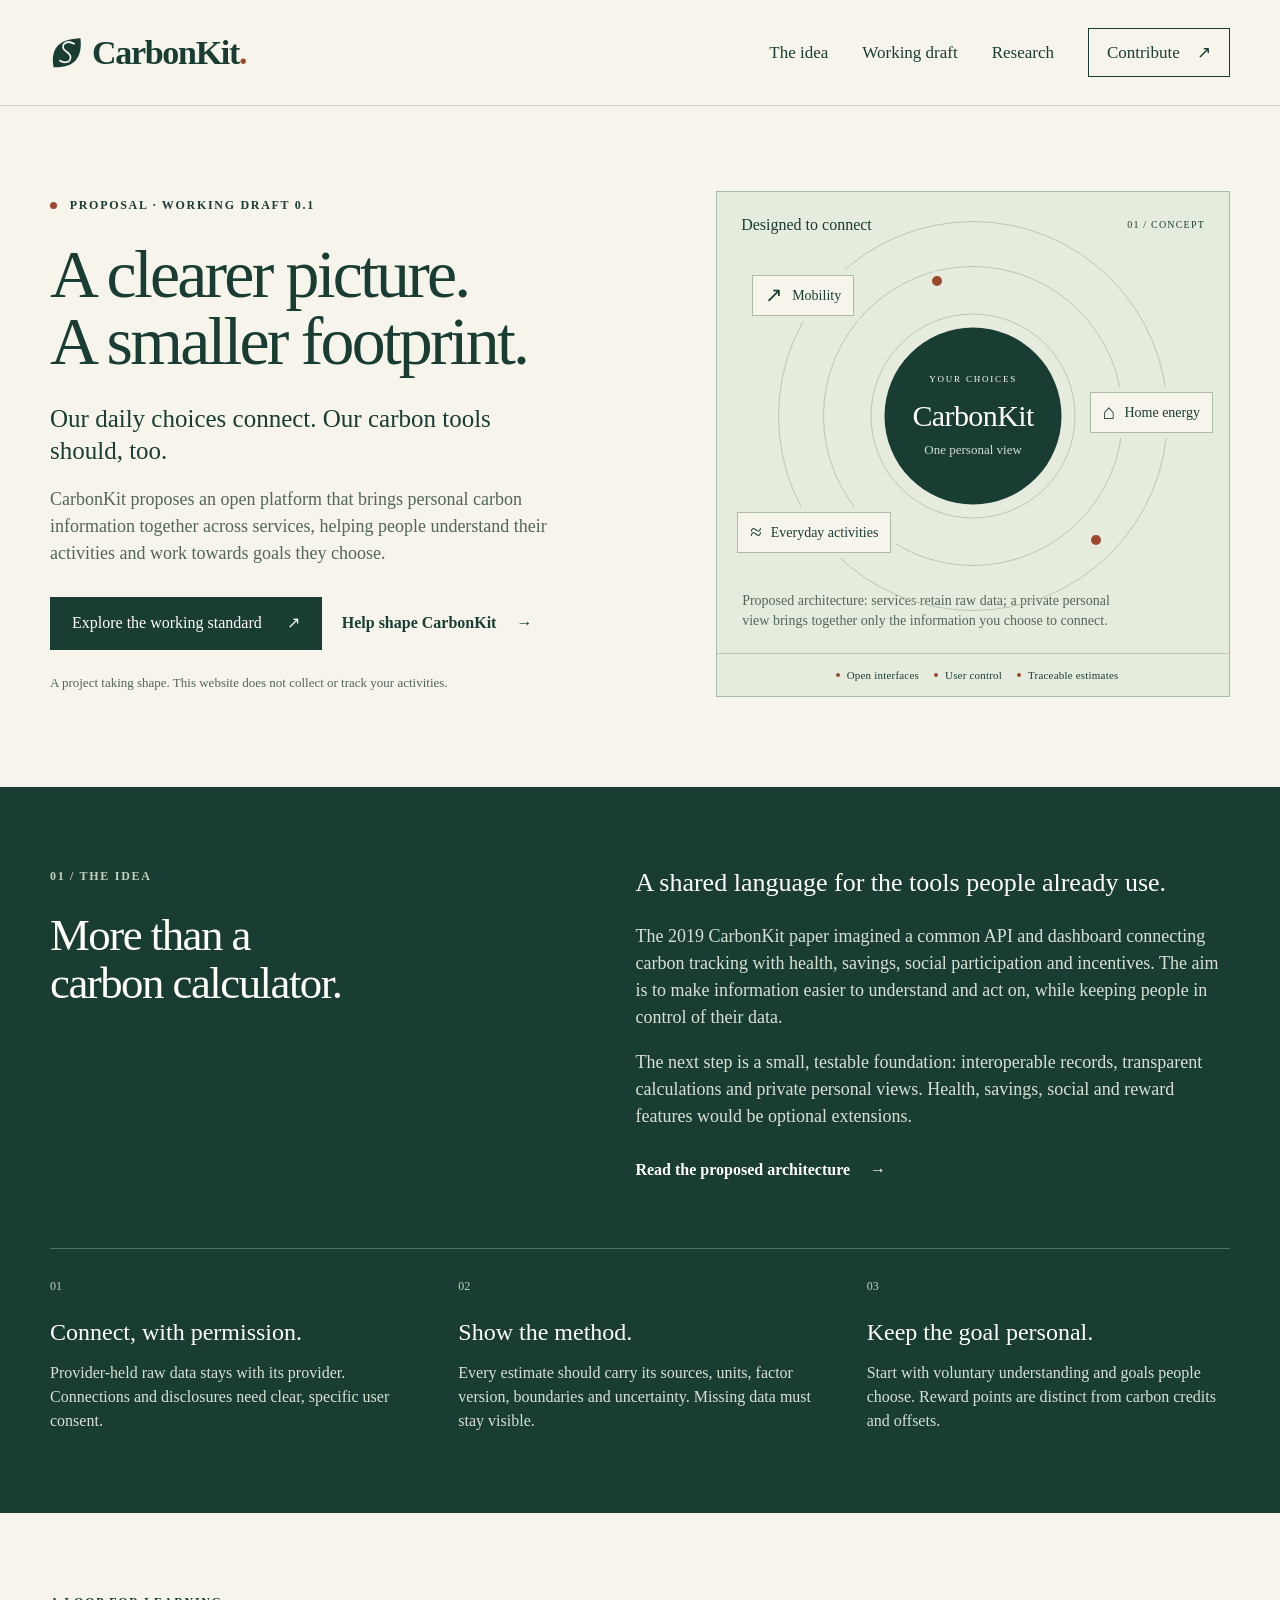
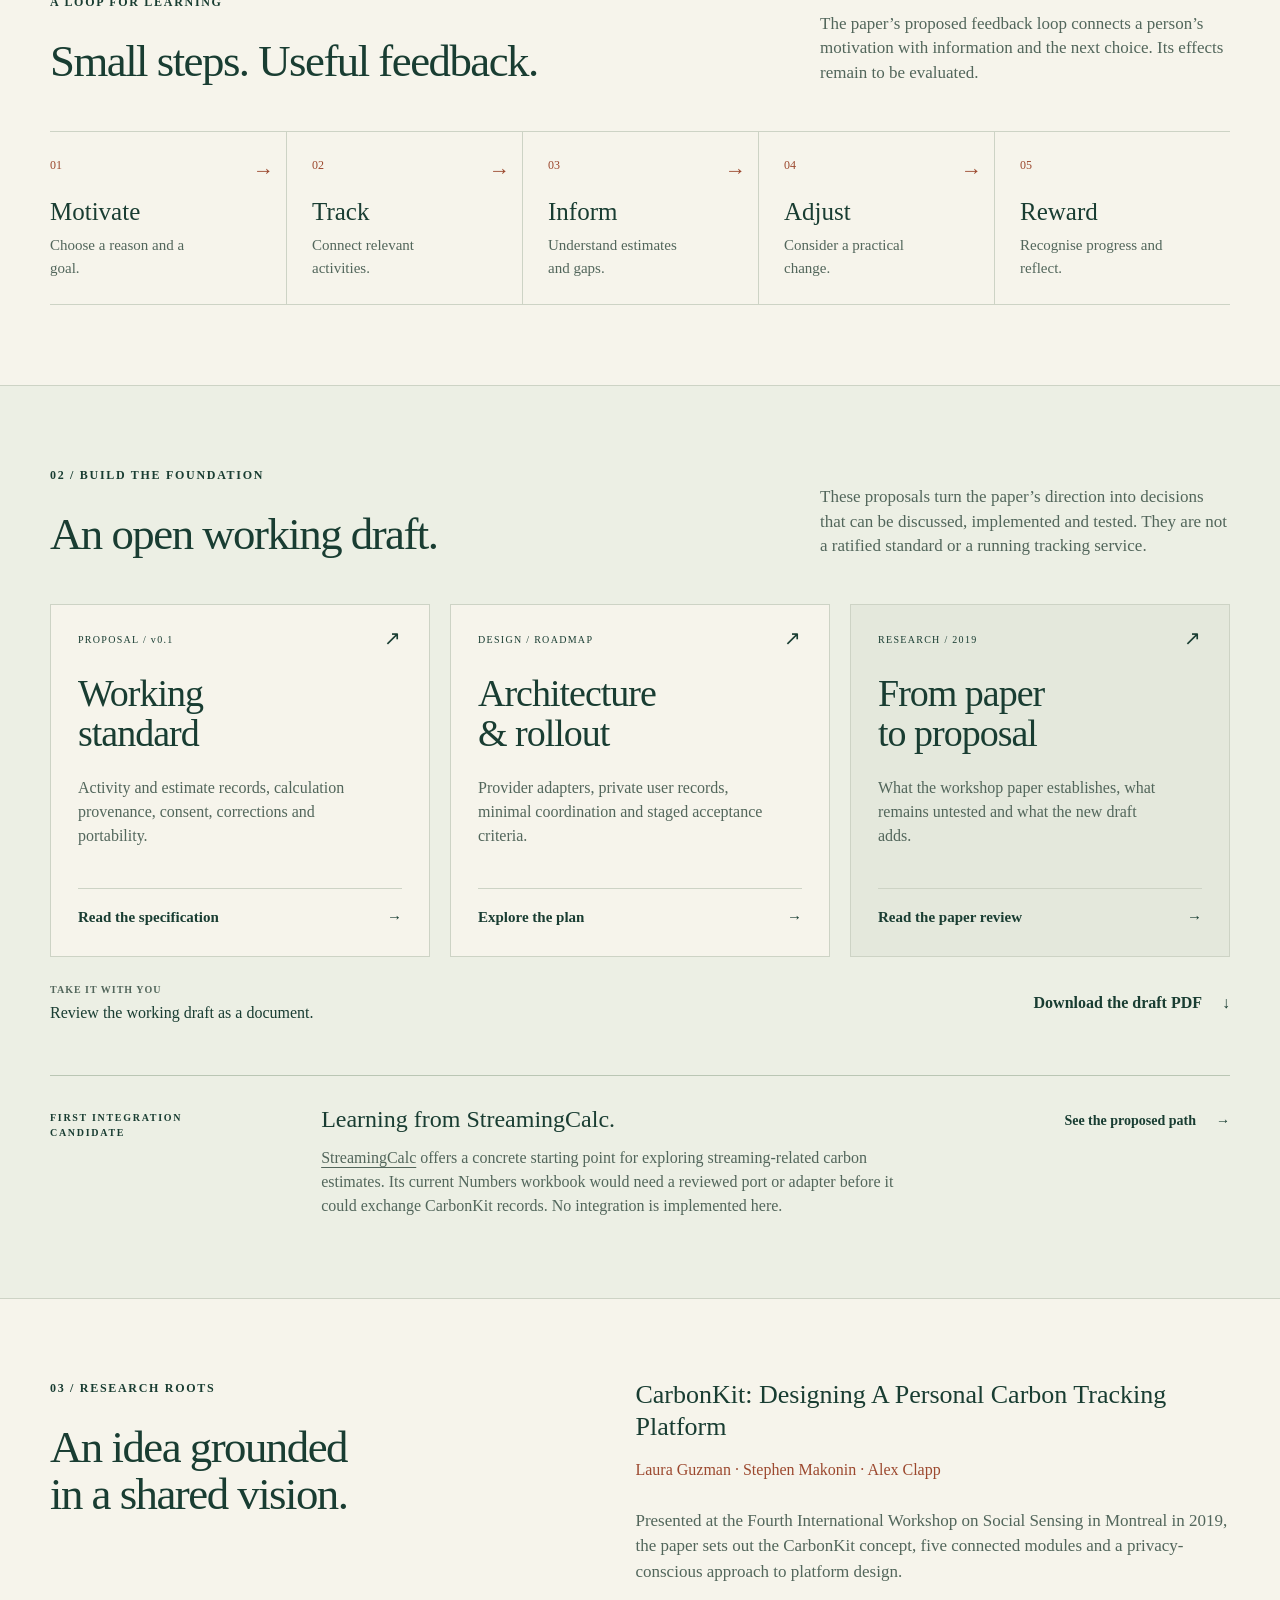
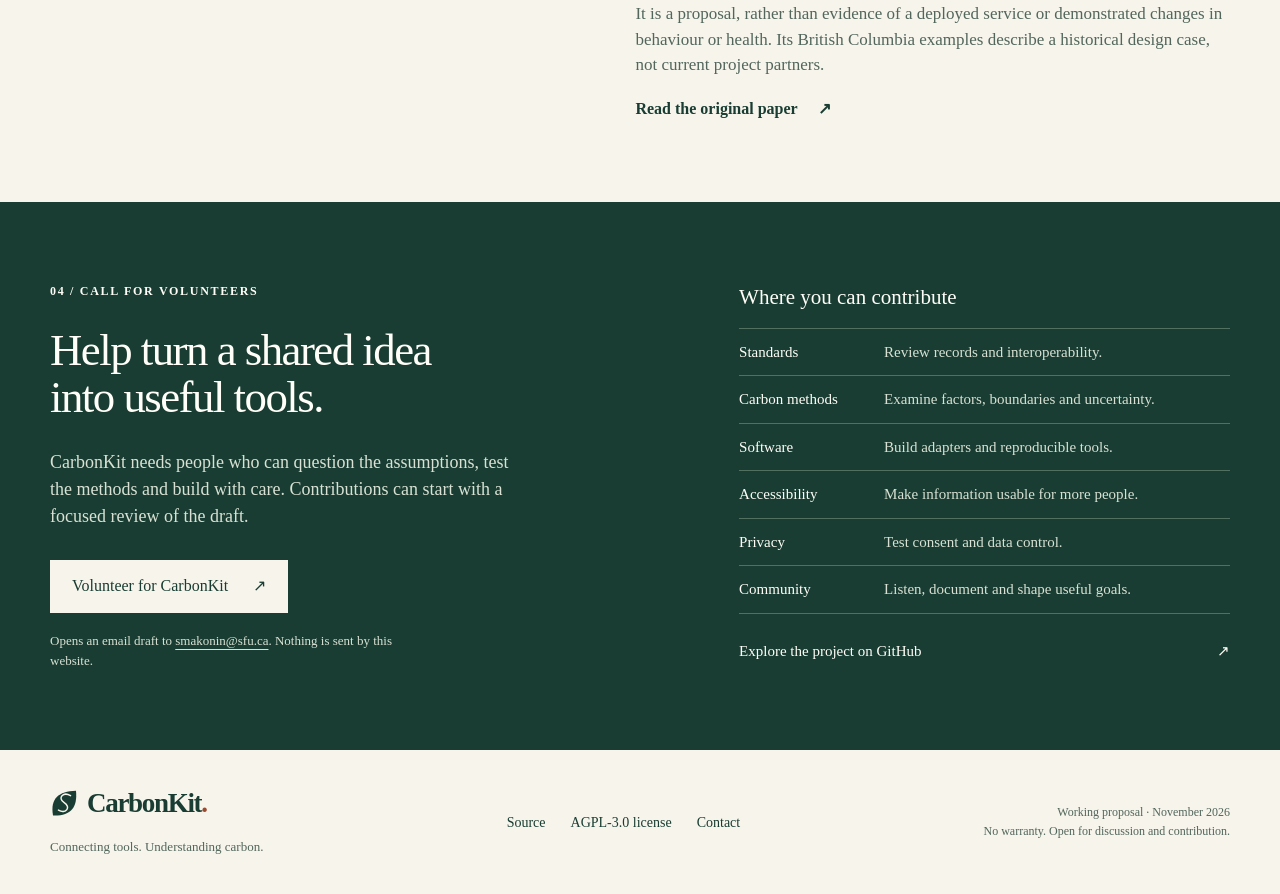
==== index.html @ 43399a7e "Publish CarbonKit proposal, working standard and volunteer website" ====
<!doctype html>
<html lang="en">
<head>
  <meta charset="utf-8">
  <meta name="viewport" content="width=device-width, initial-scale=1">
  <meta name="description" content="CarbonKit is a proposed open platform for connecting personal carbon tracking tools. Explore the working standard, architecture and volunteer opportunities.">
  <meta name="theme-color" content="#193d32">
  <link rel="icon" href="assets/favicon.svg" type="image/svg+xml">
  <title>CarbonKit — Connecting tools. Understanding carbon.</title>
  <link rel="stylesheet" href="assets/style.css">
  <script src="assets/main.js" defer></script>
</head>
<body>
  <a class="skip-link" href="#main">Skip to content</a>
  <header class="site-header">
    <div class="wrap header-inner">
      <a class="brand" href="index.html" aria-label="CarbonKit home"><span class="brand-mark" aria-hidden="true"></span>CarbonKit<span class="brand-dot">.</span></a>
      <button class="nav-toggle" type="button" aria-expanded="false" aria-controls="site-nav" hidden>Menu <span aria-hidden="true">+</span></button>
      <nav id="site-nav" aria-label="Main navigation">
        <a href="#idea">The idea</a><a href="#working-draft">Working draft</a><a href="#research">Research</a><a class="nav-join" href="#volunteer">Contribute <span aria-hidden="true">↗</span></a>
      </nav>
    </div>
  </header>
  <main id="main">
    <section class="hero wrap" aria-labelledby="hero-title">
      <div class="hero-copy">
        <p class="eyebrow"><span class="status-dot" aria-hidden="true"></span> Proposal · Working draft 0.1</p>
        <h1 id="hero-title">A clearer picture.<br>A smaller footprint.</h1>
        <p class="hero-intro">Our daily choices connect. Our carbon tools should, too.</p>
        <p class="hero-description">CarbonKit proposes an open platform that brings personal carbon information together across services, helping people understand their activities and work towards goals they choose.</p>
        <div class="actions"><a class="button" href="standard.html">Explore the working standard <span aria-hidden="true">↗</span></a><a class="text-link" href="#volunteer">Help shape CarbonKit <span aria-hidden="true">→</span></a></div>
        <p class="hero-note">A project taking shape. This website does not collect or track your activities.</p>
      </div>
      <figure class="platform-figure">
        <div class="figure-top"><span>Designed to connect</span><span class="figure-index">01 / CONCEPT</span></div>
        <div class="orbit-art" aria-hidden="true">
          <div class="orbit orbit-one"></div><div class="orbit orbit-two"></div><div class="orbit orbit-three"></div>
          <div class="hub"><span class="hub-kicker">YOUR CHOICES</span><strong>CarbonKit</strong><span>One personal view</span></div>
          <div class="satellite sat-one"><span>↗</span>Mobility</div>
          <div class="satellite sat-two"><span>⌂</span>Home energy</div>
          <div class="satellite sat-three"><span>≈</span>Everyday activities</div>
          <span class="orbit-point point-one"></span><span class="orbit-point point-two"></span>
        </div>
        <figcaption>Proposed architecture: services retain raw data; a private personal view brings together only the information you choose to connect.</figcaption>
        <div class="figure-bottom"><span class="tiny-dot"></span>Open interfaces <span class="tiny-dot"></span>User control <span class="tiny-dot"></span>Traceable estimates</div>
      </figure>
    </section>

    <section id="idea" class="idea-section section" aria-labelledby="idea-title">
      <div class="wrap two-column">
        <div><p class="eyebrow">01 / The idea</p><h2 id="idea-title">More than a<br>carbon calculator.</h2></div>
        <div class="idea-copy"><p class="large-copy">A shared language for the tools people already use.</p><p>The 2019 CarbonKit paper imagined a common API and dashboard connecting carbon tracking with health, savings, social participation and incentives. The aim is to make information easier to understand and act on, while keeping people in control of their data.</p><p>The next step is a small, testable foundation: interoperable records, transparent calculations and private personal views. Health, savings, social and reward features would be optional extensions.</p><a class="text-link" href="architecture.html">Read the proposed architecture <span aria-hidden="true">→</span></a></div>
      </div>
      <div class="wrap principles" aria-label="Proposed design principles">
        <article><span class="principle-number">01</span><h3>Connect, with permission.</h3><p>Provider-held raw data stays with its provider. Connections and disclosures need clear, specific user consent.</p></article>
        <article><span class="principle-number">02</span><h3>Show the method.</h3><p>Every estimate should carry its sources, units, factor version, boundaries and uncertainty. Missing data must stay visible.</p></article>
        <article><span class="principle-number">03</span><h3>Keep the goal personal.</h3><p>Start with voluntary understanding and goals people choose. Reward points are distinct from carbon credits and offsets.</p></article>
      </div>
    </section>

    <section class="feedback-section section wrap" aria-labelledby="feedback-title">
      <div class="section-heading"><div><p class="eyebrow">A loop for learning</p><h2 id="feedback-title">Small steps. Useful feedback.</h2></div><p>The paper’s proposed feedback loop connects a person’s motivation with information and the next choice. Its effects remain to be evaluated.</p></div>
      <ol class="feedback-loop">
        <li><span>01</span><h3>Motivate</h3><p>Choose a reason and a goal.</p></li>
        <li><span>02</span><h3>Track</h3><p>Connect relevant activities.</p></li>
        <li><span>03</span><h3>Inform</h3><p>Understand estimates and gaps.</p></li>
        <li><span>04</span><h3>Adjust</h3><p>Consider a practical change.</p></li>
        <li><span>05</span><h3>Reward</h3><p>Recognise progress and reflect.</p></li>
      </ol>
    </section>

    <section id="working-draft" class="draft-section section" aria-labelledby="draft-title">
      <div class="wrap">
        <div class="section-heading"><div><p class="eyebrow">02 / Build the foundation</p><h2 id="draft-title">An open working draft.</h2></div><p>These proposals turn the paper’s direction into decisions that can be discussed, implemented and tested. They are not a ratified standard or a running tracking service.</p></div>
        <div class="document-grid">
          <a class="document-card" href="standard.html"><span class="card-meta">PROPOSAL / v0.1 <span aria-hidden="true">↗</span></span><h3>Working<br>standard</h3><p>Activity and estimate records, calculation provenance, consent, corrections and portability.</p><span class="card-bottom">Read the specification <span aria-hidden="true">→</span></span></a>
          <a class="document-card" href="architecture.html"><span class="card-meta">DESIGN / ROADMAP <span aria-hidden="true">↗</span></span><h3>Architecture<br>&amp; rollout</h3><p>Provider adapters, private user records, minimal coordination and staged acceptance criteria.</p><span class="card-bottom">Explore the plan <span aria-hidden="true">→</span></span></a>
          <a class="document-card paper-card" href="paper-review.html"><span class="card-meta">RESEARCH / 2019 <span aria-hidden="true">↗</span></span><h3>From paper<br>to proposal</h3><p>What the workshop paper establishes, what remains untested and what the new draft adds.</p><span class="card-bottom">Read the paper review <span aria-hidden="true">→</span></span></a>
        </div>
        <div class="draft-download"><p><span class="small-label">TAKE IT WITH YOU</span>Review the working draft as a document.</p><a class="text-link" href="downloads/carbonkit-working-draft-v0.1.pdf">Download the draft PDF <span aria-hidden="true">↓</span></a></div>
        <div class="integration-note"><span class="eyebrow">First integration candidate</span><div><h3>Learning from StreamingCalc.</h3><p><a href="https://github.com/smakonin/StreamingCalc">StreamingCalc</a> offers a concrete starting point for exploring streaming-related carbon estimates. Its current Numbers workbook would need a reviewed port or adapter before it could exchange CarbonKit records. No integration is implemented here.</p></div><a class="text-link" href="architecture.html#streamingcalc">See the proposed path <span aria-hidden="true">→</span></a></div>
      </div>
    </section>

    <section id="research" class="research-section section wrap" aria-labelledby="research-title">
      <div><p class="eyebrow">03 / Research roots</p><h2 id="research-title">An idea grounded<br>in a shared vision.</h2></div>
      <div class="research-copy"><p class="large-copy">CarbonKit: Designing A Personal Carbon Tracking Platform</p><p class="authors">Laura Guzman · Stephen Makonin · Alex Clapp</p><p>Presented at the Fourth International Workshop on Social Sensing in Montreal in 2019, the paper sets out the CarbonKit concept, five connected modules and a privacy-conscious approach to platform design.</p><p>It is a proposal, rather than evidence of a deployed service or demonstrated changes in behaviour or health. Its British Columbia examples describe a historical design case, not current project partners.</p><a class="text-link" href="https://doi.org/10.1145/3313294.3313385">Read the original paper <span aria-hidden="true">↗</span></a></div>
    </section>

    <section id="volunteer" class="volunteer-section section" aria-labelledby="volunteer-title">
      <div class="wrap volunteer-inner"><div class="volunteer-intro"><p class="eyebrow">04 / Call for volunteers</p><h2 id="volunteer-title">Help turn a shared idea<br>into useful tools.</h2><p>CarbonKit needs people who can question the assumptions, test the methods and build with care. Contributions can start with a focused review of the draft.</p><a class="button button-light" href="mailto:smakonin@sfu.ca?subject=CarbonKit%20volunteer&amp;body=Hello%20Stephen%2C%0A%0AI%27m%20interested%20in%20contributing%20to%20CarbonKit.%0A%0ARole%20or%20area%20of%20interest%3A%20%0ARelevant%20experience%20or%20perspective%3A%20%0AAvailability%3A%20%0A%0AThank%20you%2C%0A">Volunteer for CarbonKit <span aria-hidden="true">↗</span></a><p class="contact-note">Opens an email draft to <a href="mailto:smakonin@sfu.ca">smakonin@sfu.ca</a>. Nothing is sent by this website.</p></div><div class="volunteer-roles"><h3>Where you can contribute</h3><ul><li><strong>Standards</strong><span>Review records and interoperability.</span></li><li><strong>Carbon methods</strong><span>Examine factors, boundaries and uncertainty.</span></li><li><strong>Software</strong><span>Build adapters and reproducible tools.</span></li><li><strong>Accessibility</strong><span>Make information usable for more people.</span></li><li><strong>Privacy</strong><span>Test consent and data control.</span></li><li><strong>Community</strong><span>Listen, document and shape useful goals.</span></li></ul><a href="https://github.com/smakonin/CarbonKit">Explore the project on GitHub <span aria-hidden="true">↗</span></a></div></div>
    </section>
  </main>
  <footer class="site-footer wrap"><div><a class="brand" href="index.html"><span class="brand-mark" aria-hidden="true"></span>CarbonKit<span class="brand-dot">.</span></a><p>Connecting tools. Understanding carbon.</p></div><div class="footer-links"><a href="https://github.com/smakonin/CarbonKit">Source</a><a href="LICENSE">AGPL-3.0 license</a><a href="mailto:smakonin@sfu.ca">Contact</a></div><p class="footer-note">Working proposal · November 2026<br>No warranty. Open for discussion and contribution.</p></footer>
</body>
</html>
---- assets/style.css ----
:root{--paper:#f6f4eb;--white:#fffef8;--ink:#193d32;--muted:#52665b;--line:#cdd3c5;--green:#dce7d3;--rust:#9c492f;--light-rust:#e5cdb7;--dark:#122d25;--font:"Times New Roman",Times,serif}*{box-sizing:border-box}html{scroll-behavior:smooth;scroll-padding-top:6rem}body{margin:0;background:var(--paper);color:var(--ink);font-family:var(--font);font-size:18px;line-height:1.5}a{color:inherit;text-underline-offset:4px}button{font:inherit}button,a{-webkit-tap-highlight-color:transparent}a:focus-visible,button:focus-visible{outline:3px solid var(--rust);outline-offset:6px}::selection{background:var(--light-rust);color:var(--dark)}.wrap{width:min(1280px,calc(100% - 100px));margin-inline:auto}.site-header{border-bottom:1px solid var(--line);position:relative;background:var(--paper);z-index:10}.header-inner{min-height:105px;display:flex;justify-content:space-between;align-items:center;gap:30px}.brand{font-size:34px;font-weight:bold;text-decoration:none;display:inline-flex;align-items:center;letter-spacing:-1.3px;line-height:1}.brand-dot{color:var(--rust)}.brand-mark{width:27px;height:31px;margin-right:10px;display:inline-block;position:relative;background:var(--ink);border-radius:90% 0 90% 0;transform:rotate(-8deg)}.brand-mark:after{content:"";width:1px;height:24px;position:absolute;background:var(--paper);left:14px;top:6px;transform:rotate(34deg)}nav{display:flex;align-items:center;gap:34px}nav a{text-decoration:none;font-size:17px}nav a:hover{text-decoration:underline}.nav-join{border:1px solid var(--ink);padding:11px 18px}.nav-join span{margin-left:13px}.nav-toggle{display:none;border:0;background:none;color:var(--ink);padding:8px}.nav-toggle span{font-size:24px;margin-left:8px}.skip-link{position:absolute;left:15px;top:-100px;padding:12px 20px;background:var(--ink);color:var(--white);z-index:50}.skip-link:focus{top:12px}.hero{display:grid;grid-template-columns:1.17fr 1fr;gap:65px;align-items:center;padding-top:85px;padding-bottom:90px}.eyebrow{text-transform:uppercase;letter-spacing:1.7px;font-size:12px;font-weight:bold;line-height:1.5;margin:0 0 27px}.status-dot{display:inline-block;background:var(--rust);width:7px;height:7px;border-radius:50%;margin-right:8px}.hero h1{font-size:clamp(52px,5.3vw,78px);line-height:.99;font-weight:normal;letter-spacing:-2.8px;margin:0 0 28px}.hero-intro{font-size:25px;line-height:1.25;max-width:470px;margin:0 0 20px}.hero-description{color:var(--muted);max-width:500px;margin:0 0 30px;font-size:18px}.actions{display:flex;gap:20px;flex-wrap:wrap;align-items:center}.button{display:inline-flex;gap:25px;align-items:center;justify-content:space-between;background:var(--ink);color:var(--white);font-size:16px;text-decoration:none;padding:15px 21px;line-height:1.3;border:1px solid var(--ink);transition:background .15s}.button:hover{background:var(--dark)}.text-link{display:inline-flex;gap:20px;align-items:center;text-decoration:none;font-weight:bold;font-size:16px}.text-link:hover{text-decoration:underline}.hero-note{font-size:13px;color:var(--muted);margin:23px 0 0;max-width:430px}.platform-figure{margin:0;border:1px solid #a7baa7;background:#e6ecdd;min-width:0;position:relative;overflow:hidden}.figure-top{display:flex;justify-content:space-between;gap:16px;margin:21px 24px 0;font-size:16px}.figure-index{font-size:10px;letter-spacing:1.2px;padding-top:4px}.orbit-art{height:350px;position:relative;margin:0 0 0}.orbit{border:1px solid #b7c6b1;border-radius:50%;position:absolute;left:50%;top:51%;transform:translate(-50%,-50%)}.orbit-one{width:205px;height:205px}.orbit-two{width:300px;height:300px}.orbit-three{width:390px;height:390px}.hub{position:absolute;left:50%;top:51%;transform:translate(-50%,-50%);width:177px;height:177px;border-radius:50%;background:var(--ink);color:var(--white);display:flex;flex-direction:column;align-items:center;justify-content:center;box-shadow:0 0 0 8px #e6ecdd}.hub-kicker{font-size:9px;letter-spacing:1.8px;margin-bottom:7px}.hub strong{font-size:30px;font-weight:normal;letter-spacing:-.6px}.hub>span:last-child{font-size:13px;color:#d1ddcf;margin-top:2px}.satellite{position:absolute;padding:9px 12px;background:var(--paper);border:1px solid #acbda6;display:flex;align-items:center;gap:9px;font-size:14px;white-space:nowrap;box-shadow:0 0 0 5px #e6ecdd}.satellite>span{font-size:21px;line-height:1}.sat-one{top:38px;left:35px}.sat-two{top:155px;right:16px}.sat-three{bottom:34px;left:20px}.orbit-point{position:absolute;width:10px;height:10px;border-radius:50%;background:var(--rust);box-shadow:0 0 0 5px #e6ecdd}.point-one{left:42%;top:11%}.point-two{left:73%;top:85%}.platform-figure figcaption{font-size:14px;line-height:1.45;padding:4px 25px 21px;color:var(--muted);max-width:430px}.figure-bottom{display:flex;align-items:center;justify-content:center;gap:7px;flex-wrap:wrap;border-top:1px solid #b9c7b1;padding:13px 10px;font-size:11px;letter-spacing:.2px}.tiny-dot{width:4px;height:4px;background:var(--rust);border-radius:50%;margin-left:8px}.section{padding-block:80px}.two-column{display:grid;grid-template-columns:1fr 1.2fr;gap:90px}h2{font-size:clamp(36px,3.5vw,50px);line-height:1.06;font-weight:normal;letter-spacing:-1.5px;margin:0}h3{font-weight:normal;line-height:1.15;margin:0 0 15px}p{margin-top:0}.idea-section{background:var(--ink);color:var(--white)}.idea-section .eyebrow{color:#c2d2bc}.large-copy{font-size:26px;line-height:1.25;margin-bottom:23px}.idea-copy p:not(.large-copy){font-size:18px;color:#d9e1d4}.idea-copy .text-link{margin-top:10px}.principles{display:grid;grid-template-columns:repeat(3,1fr);gap:45px;border-top:1px solid #527060;margin-top:65px;padding-top:28px}.principle-number{display:block;font-size:12px;color:#c2d2bc;margin-bottom:24px}.principles h3{font-size:24px}.principles p{font-size:16px;line-height:1.5;color:#d9e1d4;margin-bottom:0}.section-heading{display:flex;justify-content:space-between;gap:80px;align-items:flex-end;margin-bottom:45px}.section-heading>p{max-width:410px;font-size:17px;line-height:1.45;color:var(--muted);margin-bottom:0}.feedback-loop{list-style:none;display:grid;grid-template-columns:repeat(5,1fr);padding:0;margin:0;border-top:1px solid var(--line);border-bottom:1px solid var(--line)}.feedback-loop li{position:relative;padding:24px 25px 25px 0}.feedback-loop li+li{padding-left:25px;border-left:1px solid var(--line)}.feedback-loop li:not(:last-child):after{content:"→";position:absolute;right:12px;top:23px;font-size:21px;color:var(--rust)}.feedback-loop li>span{font-size:12px;display:block;margin-bottom:24px;color:var(--rust)}.feedback-loop h3{font-size:25px;margin-bottom:8px}.feedback-loop p{font-size:15px;color:var(--muted);margin-bottom:0;max-width:145px}.draft-section{background:#ecefe4;border-top:1px solid var(--line);border-bottom:1px solid var(--line)}.document-grid{display:grid;grid-template-columns:repeat(3,1fr);gap:20px}.document-card{padding:27px;background:var(--paper);border:1px solid var(--line);text-decoration:none;display:flex;flex-direction:column;min-height:353px;transition:background .15s,border-color .15s}.document-card:hover{background:var(--white);border-color:var(--ink)}.card-meta{display:flex;justify-content:space-between;font-size:10px;letter-spacing:1.3px;margin-bottom:27px}.card-meta span{font-size:20px;line-height:12px}.document-card h3{font-size:38px;letter-spacing:-1px;line-height:1.05;margin-bottom:22px}.document-card p{color:var(--muted);font-size:16px;max-width:290px;margin-bottom:26px}.card-bottom{display:flex;justify-content:space-between;gap:15px;font-size:15px;font-weight:bold;margin-top:auto;padding-top:17px;border-top:1px solid var(--line)}.paper-card{background:#e4e8dc}.draft-download{display:flex;justify-content:space-between;gap:30px;align-items:center;margin:25px 0 50px;font-size:16px}.draft-download p{margin:0}.small-label{font-size:10px;font-weight:bold;letter-spacing:1px;display:block;margin-bottom:4px;color:var(--muted)}.integration-note{border-top:1px solid #bac6b4;padding-top:30px;display:grid;grid-template-columns:.6fr 1.5fr .7fr;gap:32px;align-items:start}.integration-note>.eyebrow{font-size:10px;max-width:150px;margin-bottom:0;padding-top:4px}.integration-note h3{font-size:24px;margin-bottom:12px}.integration-note p{color:var(--muted);font-size:16px;margin-bottom:0}.integration-note>.text-link{font-size:14px;justify-self:end;padding-top:4px}.research-section{display:grid;grid-template-columns:1fr 1.2fr;gap:90px}.research-copy .authors{font-size:16px;color:var(--rust);margin-top:-9px;margin-bottom:26px}.research-copy p:not(.large-copy):not(.authors){color:var(--muted);font-size:17px}.volunteer-section{background:var(--ink);color:var(--white)}.volunteer-inner{display:grid;grid-template-columns:1.2fr 1fr;gap:100px}.volunteer-intro h2{margin-bottom:28px}.volunteer-intro>p:not(.eyebrow):not(.contact-note){max-width:480px;color:#d9e1d4;font-size:18px}.button-light{background:var(--paper);color:var(--ink);border-color:var(--paper);margin-top:12px}.button-light:hover{background:var(--green)}.contact-note{font-size:13px;color:#d9e1d4;margin:18px 0 0;max-width:380px}.volunteer-roles{padding-top:3px}.volunteer-roles h3{font-size:21px;padding-bottom:19px;border-bottom:1px solid #527060;margin-bottom:0}.volunteer-roles ul{list-style:none;margin:0 0 26px;padding:0}.volunteer-roles li{padding:12px 0;display:grid;grid-template-columns:130px 1fr;gap:15px;border-bottom:1px solid #527060;font-size:15px}.volunteer-roles strong{font-weight:normal;color:var(--white)}.volunteer-roles li span{color:#d9e1d4}.volunteer-roles>a{font-size:15px;text-decoration:none;display:flex;justify-content:space-between}.volunteer-roles>a:hover{text-decoration:underline}.site-footer{display:flex;justify-content:space-between;align-items:center;gap:30px;padding-block:37px}.site-footer .brand{font-size:27px}.site-footer .brand-mark{width:21px;height:25px}.site-footer .brand-mark:after{left:11px;height:19px;top:5px}.site-footer p{font-size:13px;color:var(--muted);margin:10px 0 0}.footer-links{display:flex;gap:25px;flex-wrap:wrap;font-size:14px}.footer-links a{text-decoration:none}.footer-links a:hover{text-decoration:underline}.site-footer .footer-note{font-size:12px;text-align:right;margin:0;line-height:1.6}.doc-header{padding-block:65px 35px;border-bottom:1px solid var(--line)}.doc-header h1{font-size:clamp(40px,5vw,68px);font-weight:normal;line-height:1.05;letter-spacing:-1.7px;margin:0 0 24px}.doc-header .lede{font-size:23px;max-width:800px}.doc-layout{display:grid;grid-template-columns:220px minmax(0,1fr);gap:65px;padding-block:45px 90px}.doc-toc{font-size:15px;align-self:start;position:sticky;top:30px}.doc-toc a{display:block;padding:7px 0}.doc-content{max-width:840px;min-width:0}.doc-content h2{font-size:34px;margin:45px 0 22px}.doc-content h2:first-child{margin-top:0}.doc-content h3{font-size:24px;margin:30px 0 15px}.doc-content p,.doc-content li{font-size:18px}.doc-content li{margin-bottom:7px}.doc-content pre{padding:22px;background:#e7ecdf;font-size:13px;line-height:1.5;overflow:auto;border:1px solid var(--line)}.doc-content code{font-family:ui-monospace,monospace;font-size:.85em;overflow-wrap:anywhere}.doc-content table{width:100%;border-collapse:collapse;font-size:15px;line-height:1.4;margin:25px 0}.doc-content th,.doc-content td{text-align:left;vertical-align:top;padding:12px;border:1px solid var(--line)}.doc-content th{background:#e7ecdf;font-weight:bold}.doc-content .callout{border-left:3px solid var(--rust);padding:20px 25px;background:#ecefe4;margin:25px 0}.doc-content .callout p:last-child{margin-bottom:0}.doc-content figure{margin:30px 0}.doc-content figcaption{font-size:14px;color:var(--muted);margin-top:12px}.doc-content svg{width:100%;height:auto}.table-scroll{overflow-x:auto}.doc-meta{font-size:14px;color:var(--muted)}
@media(min-width:1500px){.hero{gap:85px}.hero h1{font-size:80px}}
@media(max-width:1100px){.wrap{width:calc(100% - 64px)}.hero{gap:35px;padding-block:65px}.hero h1{font-size:60px}.hero-intro{font-size:23px}.hero-description{font-size:17px}.figure-top{margin-inline:18px}.figure-index{display:none}.orbit-art{height:330px}.sat-one{left:15px}.sat-two{right:6px}.sat-three{left:8px}.hub{width:155px;height:155px}.hub strong{font-size:27px}.orbit-one{width:180px;height:180px}.orbit-two{width:270px;height:270px}.orbit-three{width:350px;height:350px}.two-column,.research-section{gap:60px}.volunteer-inner{gap:60px}.document-card{padding:23px}.document-card h3{font-size:34px}.section-heading{gap:50px}.integration-note{grid-template-columns:.5fr 1.5fr}.integration-note>.text-link{grid-column:2;justify-self:start;padding-top:0;margin-top:-16px}.site-footer{flex-wrap:wrap}.doc-layout{grid-template-columns:180px minmax(0,1fr);gap:35px}}
@media(max-width:850px){nav{gap:22px}nav a{font-size:15px}.header-inner{min-height:88px}.hero{grid-template-columns:1fr;gap:45px}.hero-copy{max-width:650px}.hero h1{font-size:70px}.hero-description{max-width:600px}.platform-figure{max-width:560px;width:100%;justify-self:end}.figure-top .figure-index{display:block}.orbit-art{height:340px}.sat-one{left:70px;top:32px}.sat-two{right:37px}.sat-three{left:45px}.orbit-one{width:205px;height:205px}.orbit-two{width:300px;height:300px}.orbit-three{width:390px;height:390px}.hub{width:177px;height:177px}.hub strong{font-size:30px}.platform-figure figcaption{max-width:100%;padding-bottom:20px}.two-column,.research-section,.volunteer-inner{grid-template-columns:1fr;gap:35px}.two-column h2 br,.research-section h2 br{display:none}.principles{gap:25px;margin-top:45px}.principles h3{font-size:22px}.section-heading{display:block}.section-heading>p{margin-top:25px;max-width:600px}.document-grid{gap:12px}.document-card{padding:19px}.document-card h3{font-size:30px}.document-card p{font-size:15px}.card-bottom{font-size:13px}.card-meta{font-size:9px;letter-spacing:.7px}.feedback-loop li{padding-right:15px}.feedback-loop li+li{padding-left:15px}.feedback-loop h3{font-size:22px}.feedback-loop p{font-size:14px}.feedback-loop li:not(:last-child):after{right:9px}.volunteer-roles li{grid-template-columns:140px 1fr}.volunteer-roles{max-width:600px}.site-footer .footer-note{text-align:left}.doc-layout{display:block}.doc-toc{position:static;margin-bottom:35px;padding-bottom:25px;border-bottom:1px solid var(--line);columns:2}.doc-toc a{break-inside:avoid}}
@media(max-width:600px){body{font-size:17px}.wrap{width:calc(100% - 40px)}html{scroll-padding-top:20px}.header-inner{min-height:80px;flex-wrap:wrap;gap:0;padding-block:18px}.brand{font-size:30px}.brand-mark{width:24px;height:28px}.brand-mark:after{left:13px;top:6px;height:21px}nav{width:100%;justify-content:space-between;margin-top:22px;gap:12px}nav a{font-size:14px}.nav-join{padding:6px 8px}.nav-join span{margin-left:5px}.nav-toggle:not([hidden]){display:block}.js-nav nav{display:none}.js-nav nav.is-open{display:flex;flex-direction:column;align-items:stretch;gap:0}.js-nav nav a{padding:11px 0;border-top:1px solid var(--line);font-size:17px}.js-nav .nav-join{border-inline:0;border-bottom:0}.js-nav .nav-join span{float:right}.hero{padding-block:45px 50px;gap:35px}.hero h1{font-size:51px;letter-spacing:-1.8px;margin-bottom:24px}.eyebrow{font-size:10px;letter-spacing:1.3px;margin-bottom:22px}.hero-intro{font-size:23px;max-width:320px}.hero-description{font-size:17px;margin-bottom:25px}.actions{gap:22px;align-items:flex-start;flex-direction:column}.button{font-size:16px;padding:14px 18px}.hero-note{font-size:12px;margin-top:22px}.figure-top{font-size:15px;margin:18px 18px 0}.figure-top .figure-index{font-size:9px}.orbit-art{height:310px}.orbit-one{width:170px;height:170px}.orbit-two{width:250px;height:250px}.orbit-three{width:335px;height:335px}.hub{width:150px;height:150px}.hub strong{font-size:27px}.hub-kicker{font-size:8px}.hub>span:last-child{font-size:12px}.satellite{font-size:12px;padding:7px 9px}.sat-one{left:15px;top:32px}.sat-two{right:5px;top:150px}.sat-three{left:12px;bottom:21px}.point-one{left:53%;top:10%}.point-two{left:80%;top:83%}.platform-figure figcaption{font-size:13px;padding:5px 18px 18px}.figure-bottom{font-size:9px;gap:4px;padding-inline:3px}.tiny-dot{margin-left:3px;width:3px;height:3px}.section{padding-block:50px}h2{font-size:37px;letter-spacing:-1px}.large-copy{font-size:24px;margin-bottom:20px}.idea-copy p:not(.large-copy){font-size:17px}.principles{grid-template-columns:1fr;gap:25px;padding-top:25px;margin-top:35px}.principle-number{margin-bottom:10px}.principles h3{font-size:24px;margin-bottom:10px}.principles article+article{border-top:1px solid #527060;padding-top:23px}.section-heading{margin-bottom:30px}.section-heading>p{font-size:16px;margin-top:22px}.feedback-loop{grid-template-columns:1fr;border-bottom:0}.feedback-loop li{padding:18px 0 18px 45px;border-bottom:1px solid var(--line);display:grid;grid-template-columns:110px 1fr;gap:10px;align-items:baseline}.feedback-loop li+li{border-left:0;padding-left:45px}.feedback-loop li>span{position:absolute;left:0;top:22px;margin:0}.feedback-loop h3{font-size:23px;margin:0}.feedback-loop p{font-size:15px;max-width:none}.feedback-loop li:not(:last-child):after{content:none}.document-grid{grid-template-columns:1fr;gap:15px}.document-card{padding:24px;min-height:0}.document-card h3{font-size:36px;margin-bottom:17px}.document-card h3 br{display:none}.card-meta{font-size:10px;letter-spacing:1px;margin-bottom:24px}.document-card p{font-size:16px;max-width:none;margin-bottom:24px}.card-bottom{font-size:15px}.draft-download{display:block;margin:27px 0 35px}.draft-download .text-link{margin-top:15px}.integration-note{grid-template-columns:1fr;gap:18px;padding-top:25px}.integration-note>.eyebrow{max-width:none}.integration-note>.text-link{grid-column:1;margin-top:0}.research-section{gap:30px}.research-copy .authors{font-size:15px;line-height:1.5}.volunteer-intro h2 br{display:none}.volunteer-intro>p:not(.eyebrow):not(.contact-note){font-size:17px}.volunteer-roles li{grid-template-columns:100px 1fr;font-size:14px;gap:15px}.volunteer-roles h3{font-size:23px}.site-footer{display:block;padding-block:30px}.footer-links{margin:25px 0;gap:22px}.site-footer .footer-note{font-size:12px}.doc-header{padding-block:45px 25px}.doc-header h1{font-size:42px}.doc-header .lede{font-size:21px}.doc-layout{padding-block:30px 50px}.doc-toc{columns:1;font-size:15px}.doc-content h2{font-size:30px;margin-top:35px}.doc-content p,.doc-content li{font-size:17px}.doc-content table{font-size:13px;min-width:540px}.doc-content th,.doc-content td{padding:9px}.doc-content .callout{padding:18px}.doc-content pre{padding:15px;font-size:12px}}
@media(prefers-reduced-motion:reduce){html{scroll-behavior:auto}*{transition:none!important;animation:none!important}}
@media print{body{background:white;color:black;font-size:11pt}.site-header,.site-footer,.doc-toc,.skip-link,.nav-toggle{display:none}.wrap{width:100%}.doc-header{padding:0 0 15pt}.doc-header h1{font-size:30pt}.doc-layout{display:block;padding:20pt 0}.doc-content{max-width:none}.doc-content h2{font-size:20pt;break-after:avoid}.doc-content h3{font-size:15pt;break-after:avoid}.doc-content p,.doc-content li{font-size:11pt}.doc-content pre{white-space:pre-wrap;font-size:9pt}.doc-content table{font-size:9pt;min-width:0}.doc-content a{overflow-wrap:anywhere}.doc-content tr{break-inside:avoid}.doc-content .callout{break-inside:avoid}.section{padding-block:25pt}.hero{display:block;padding:25pt 0}.platform-figure{display:none}.hero h1{font-size:40pt}.two-column,.research-section,.volunteer-inner{display:block}.document-card{break-inside:avoid}.button{border:1pt solid black;background:white;color:black}.idea-section,.volunteer-section{background:white;color:black}.idea-section p,.volunteer-section p{color:black!important}}

/* CarbonKit leaf with a flowing S-shaped vein. */
.brand-mark{background:transparent url("logo-mark.svg") center/contain no-repeat;border-radius:0;transform:none;width:34px;height:38px;margin-right:8px}.brand-mark:after{content:none}.site-footer .brand-mark{width:29px;height:32px}@media(max-width:600px){.brand-mark{width:32px;height:36px}}
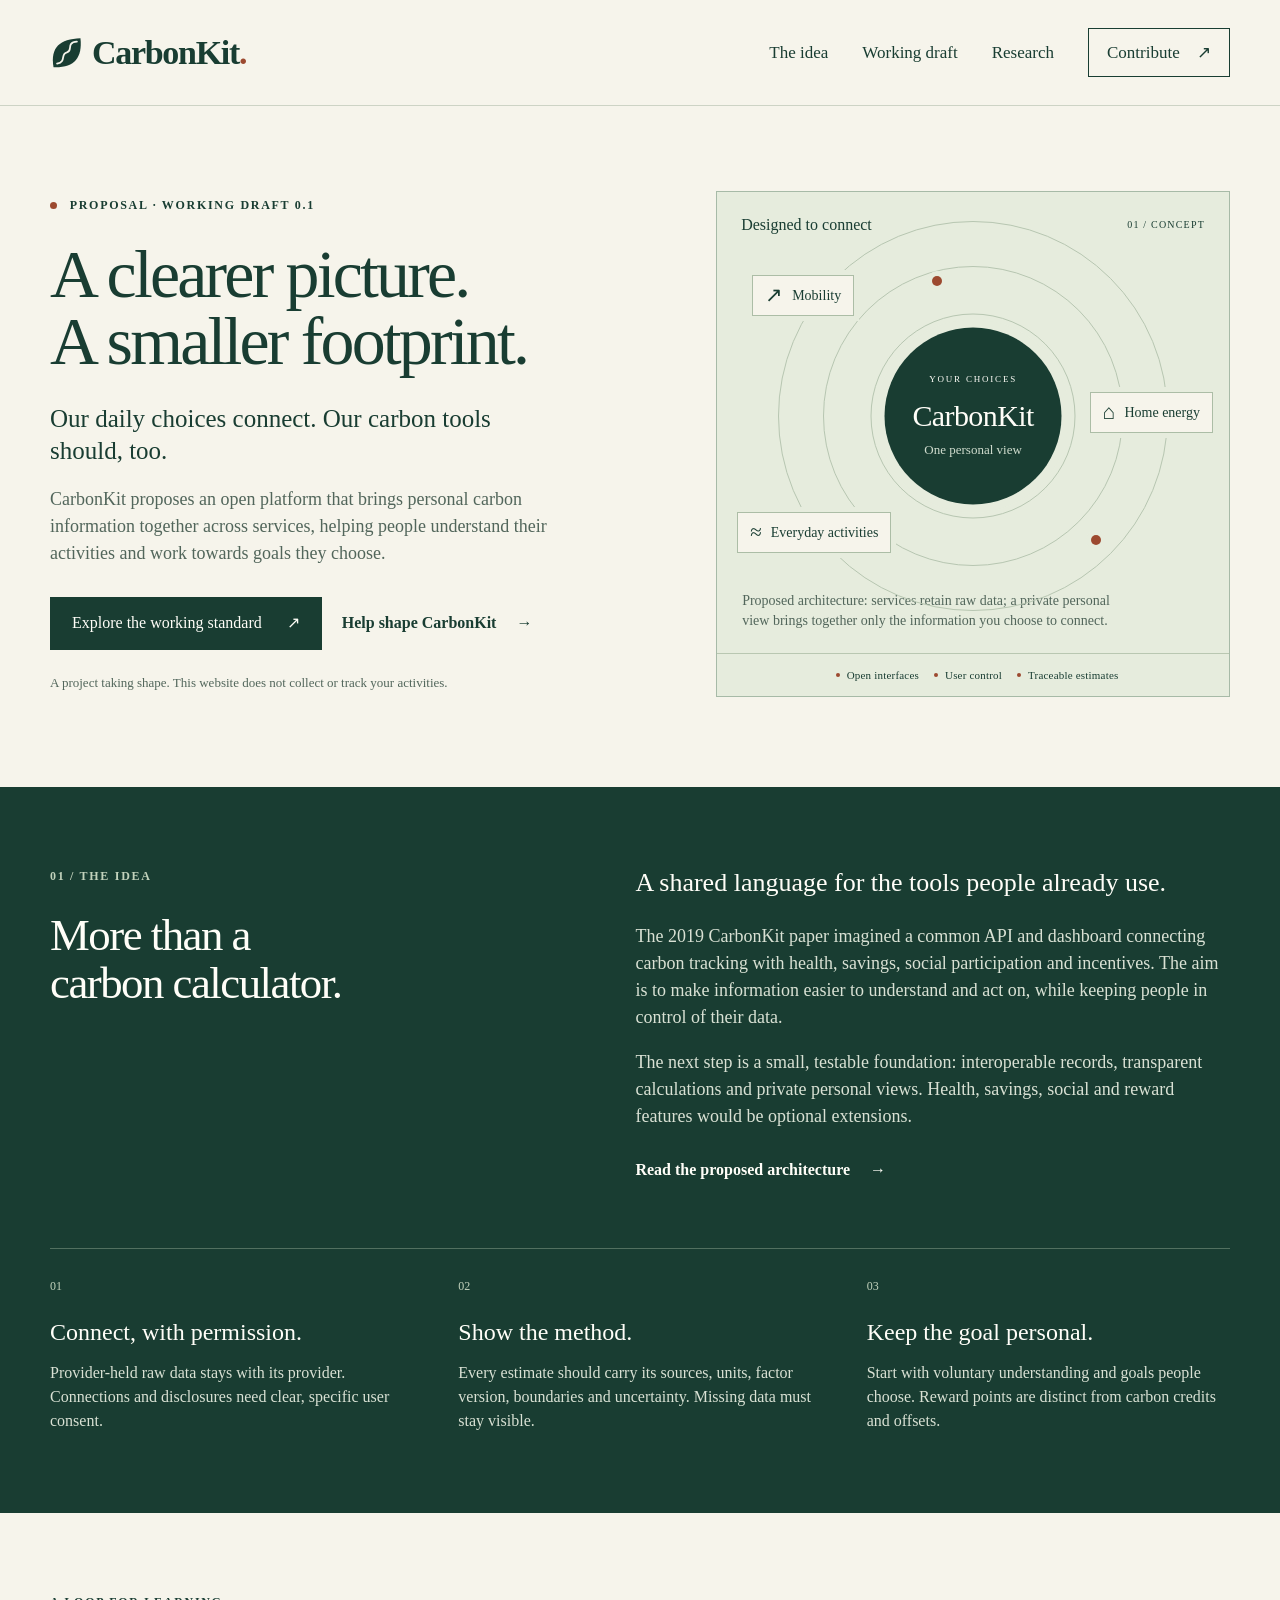
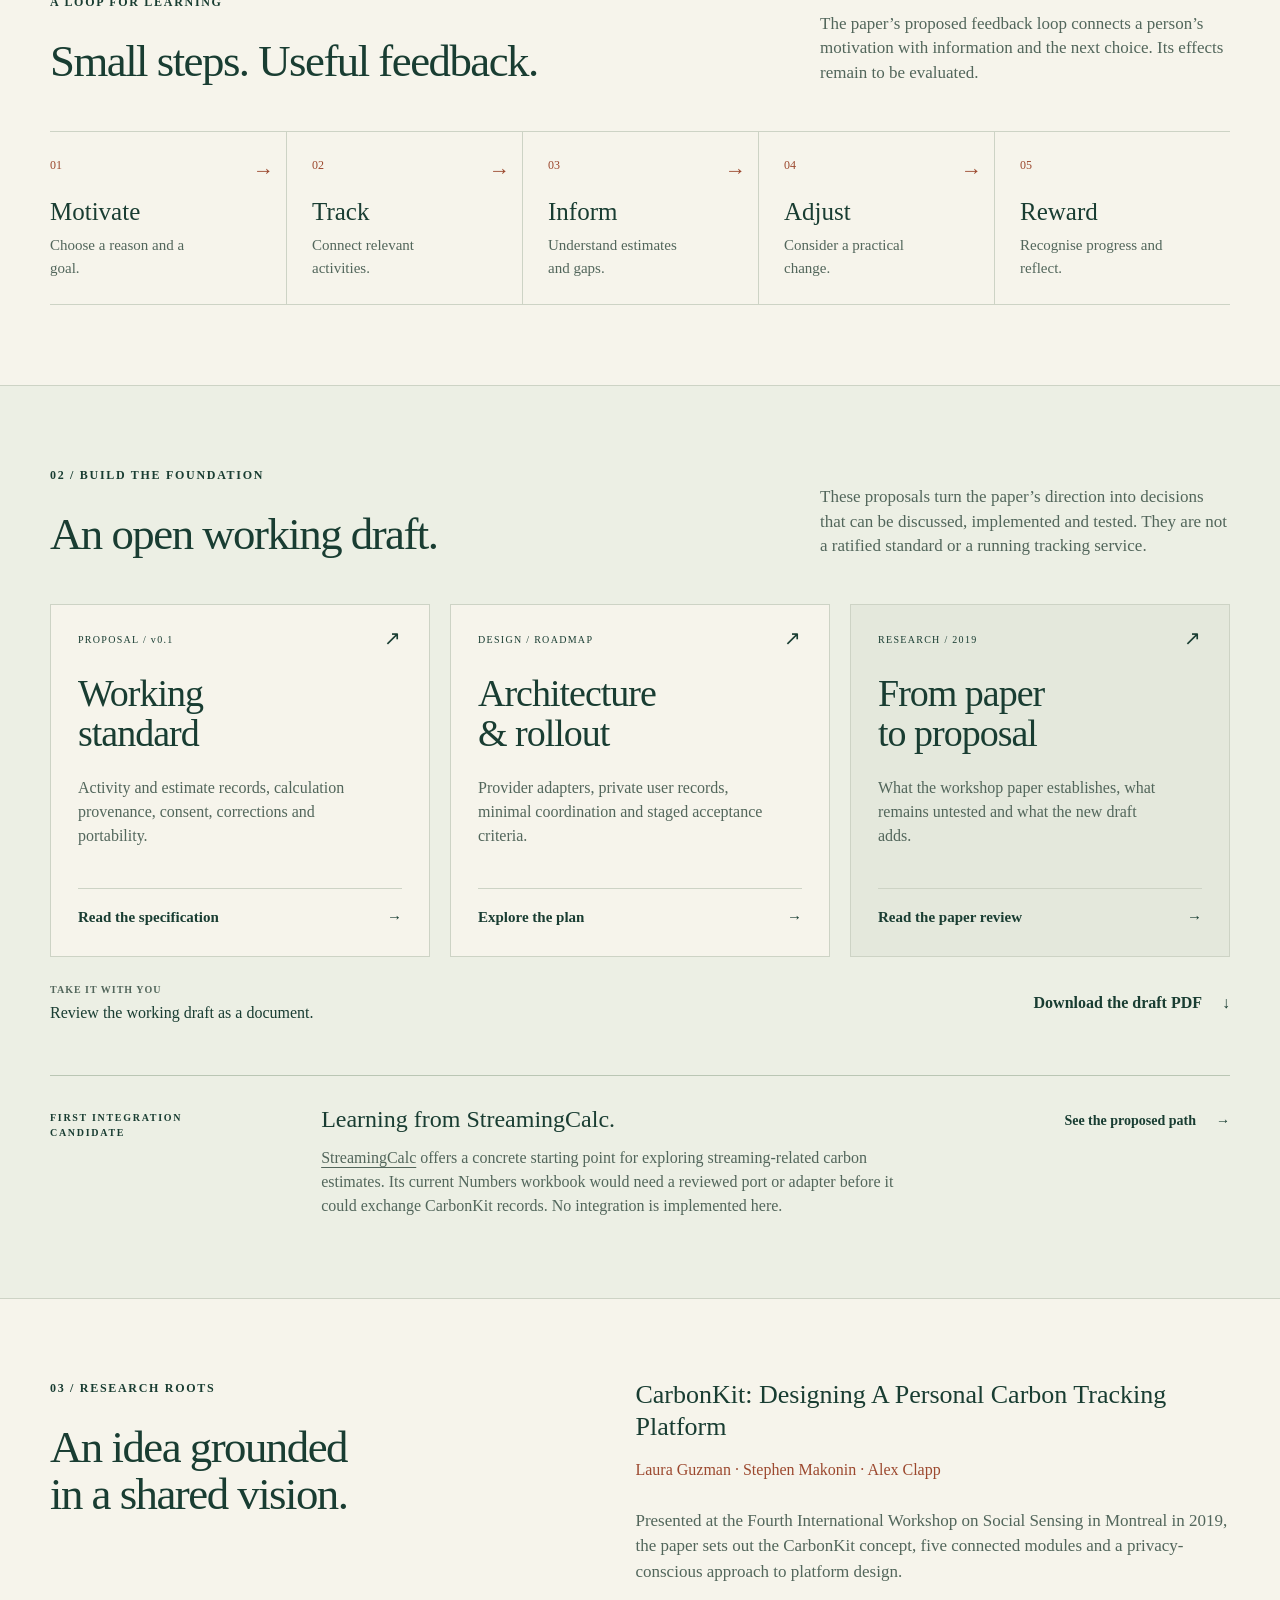
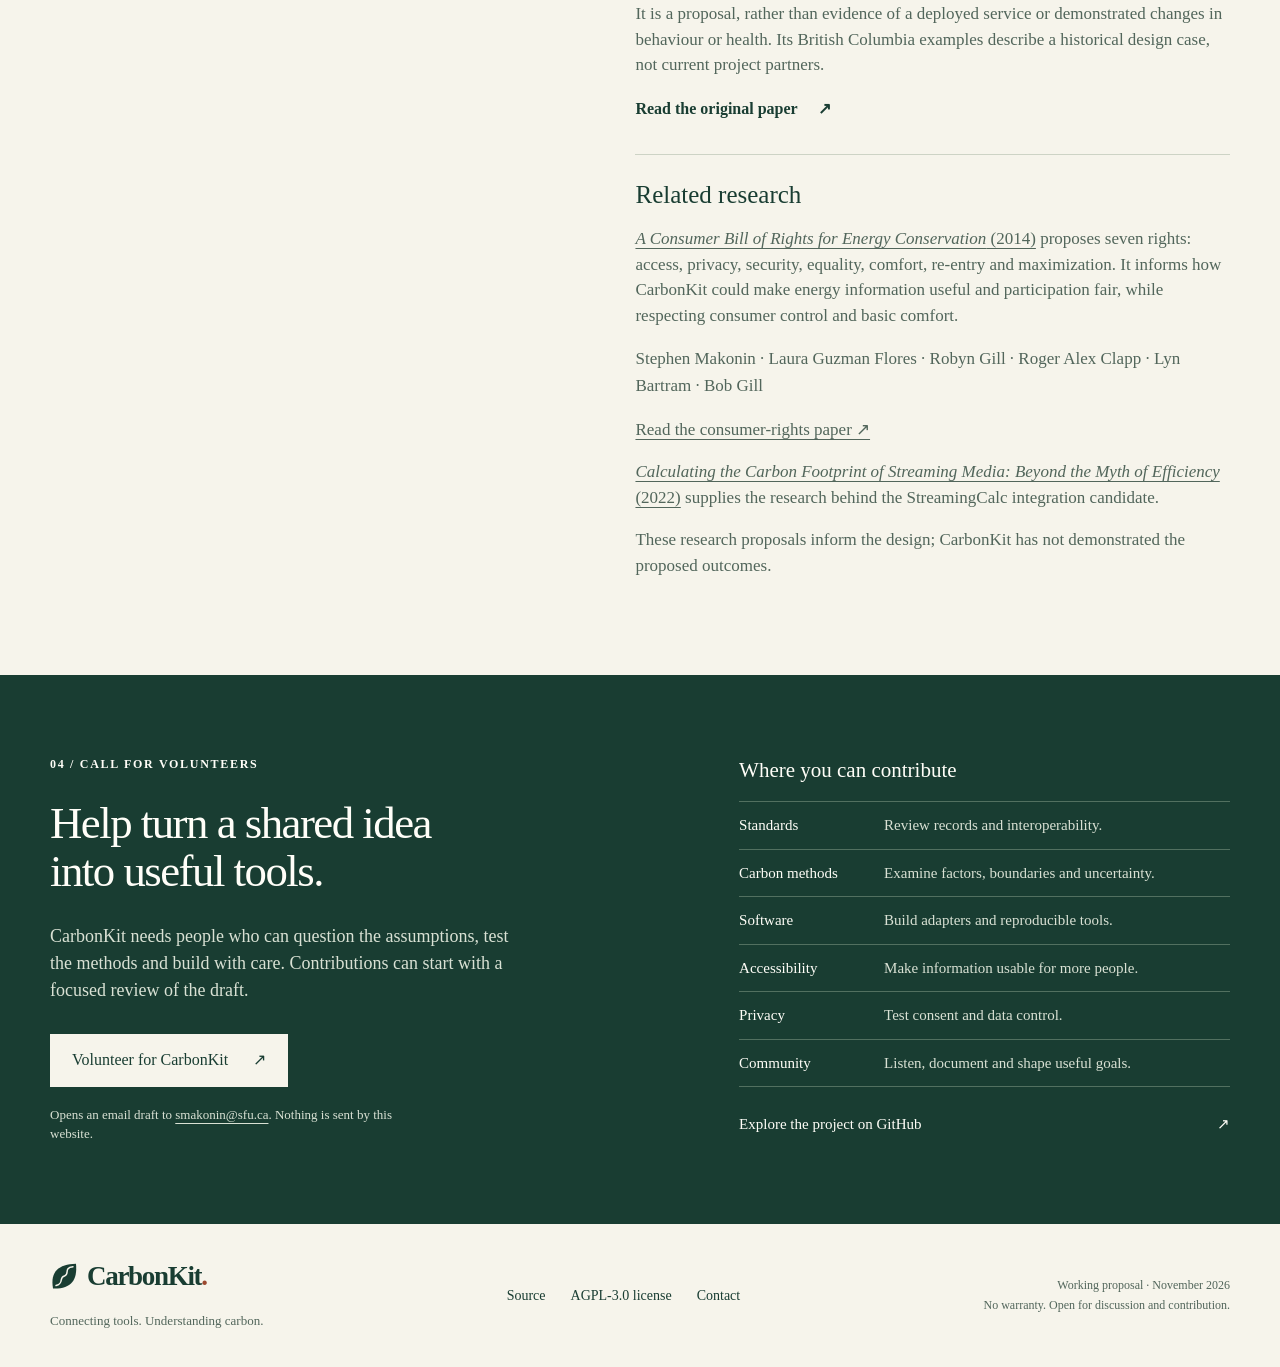
==== commit 6b81e4c0: "Reference consumer energy rights in CarbonKit research and design" ====
--- a/index.html
+++ b/index.html
@@ -84,7 +84,7 @@
 
     <section id="research" class="research-section section wrap" aria-labelledby="research-title">
       <div><p class="eyebrow">03 / Research roots</p><h2 id="research-title">An idea grounded<br>in a shared vision.</h2></div>
-      <div class="research-copy"><p class="large-copy">CarbonKit: Designing A Personal Carbon Tracking Platform</p><p class="authors">Laura Guzman · Stephen Makonin · Alex Clapp</p><p>Presented at the Fourth International Workshop on Social Sensing in Montreal in 2019, the paper sets out the CarbonKit concept, five connected modules and a privacy-conscious approach to platform design.</p><p>It is a proposal, rather than evidence of a deployed service or demonstrated changes in behaviour or health. Its British Columbia examples describe a historical design case, not current project partners.</p><a class="text-link" href="https://doi.org/10.1145/3313294.3313385">Read the original paper <span aria-hidden="true">↗</span></a></div>
+      <div class="research-copy"><p class="large-copy">CarbonKit: Designing A Personal Carbon Tracking Platform</p><p class="authors">Laura Guzman · Stephen Makonin · Alex Clapp</p><p>Presented at the Fourth International Workshop on Social Sensing in Montreal in 2019, the paper sets out the CarbonKit concept, five connected modules and a privacy-conscious approach to platform design.</p><p>It is a proposal, rather than evidence of a deployed service or demonstrated changes in behaviour or health. Its British Columbia examples describe a historical design case, not current project partners.</p><a class="text-link" href="https://doi.org/10.1145/3313294.3313385">Read the original paper <span aria-hidden="true">↗</span></a><div class="related-research"><h3>Related research</h3><p><a href="consumer-rights.html"><em>A Consumer Bill of Rights for Energy Conservation</em> (2014)</a> proposes seven rights: access, privacy, security, equality, comfort, re-entry and maximization. It informs how CarbonKit could make energy information useful and participation fair, while respecting consumer control and basic comfort.</p><p class="related-authors">Stephen Makonin · Laura Guzman Flores · Robyn Gill · Roger Alex Clapp · Lyn Bartram · Bob Gill</p><p><a href="https://doi.org/10.1109/IHTC.2014.7147535">Read the consumer-rights paper ↗</a></p><p><a href="https://doi.org/10.21428/bf6fb269.7625cc76"><em>Calculating the Carbon Footprint of Streaming Media: Beyond the Myth of Efficiency</em> (2022)</a> supplies the research behind the StreamingCalc integration candidate.</p><p>These research proposals inform the design; CarbonKit has not demonstrated the proposed outcomes.</p></div></div>
     </section>
 
     <section id="volunteer" class="volunteer-section section" aria-labelledby="volunteer-title">
--- a/assets/style.css
+++ b/assets/style.css
@@ -8,3 +8,5 @@
 
 /* CarbonKit leaf with a flowing S-shaped vein. */
 .brand-mark{background:transparent url("logo-mark.svg") center/contain no-repeat;border-radius:0;transform:none;width:34px;height:38px;margin-right:8px}.brand-mark:after{content:none}.site-footer .brand-mark{width:29px;height:32px}@media(max-width:600px){.brand-mark{width:32px;height:36px}}
+
+.related-research{border-top:1px solid var(--line);margin-top:32px;padding-top:26px}.related-research h3{font-size:25px;margin:0 0 17px}.related-research .related-authors{font-size:14px;color:var(--rust);line-height:1.6}.related-research p{overflow-wrap:anywhere}
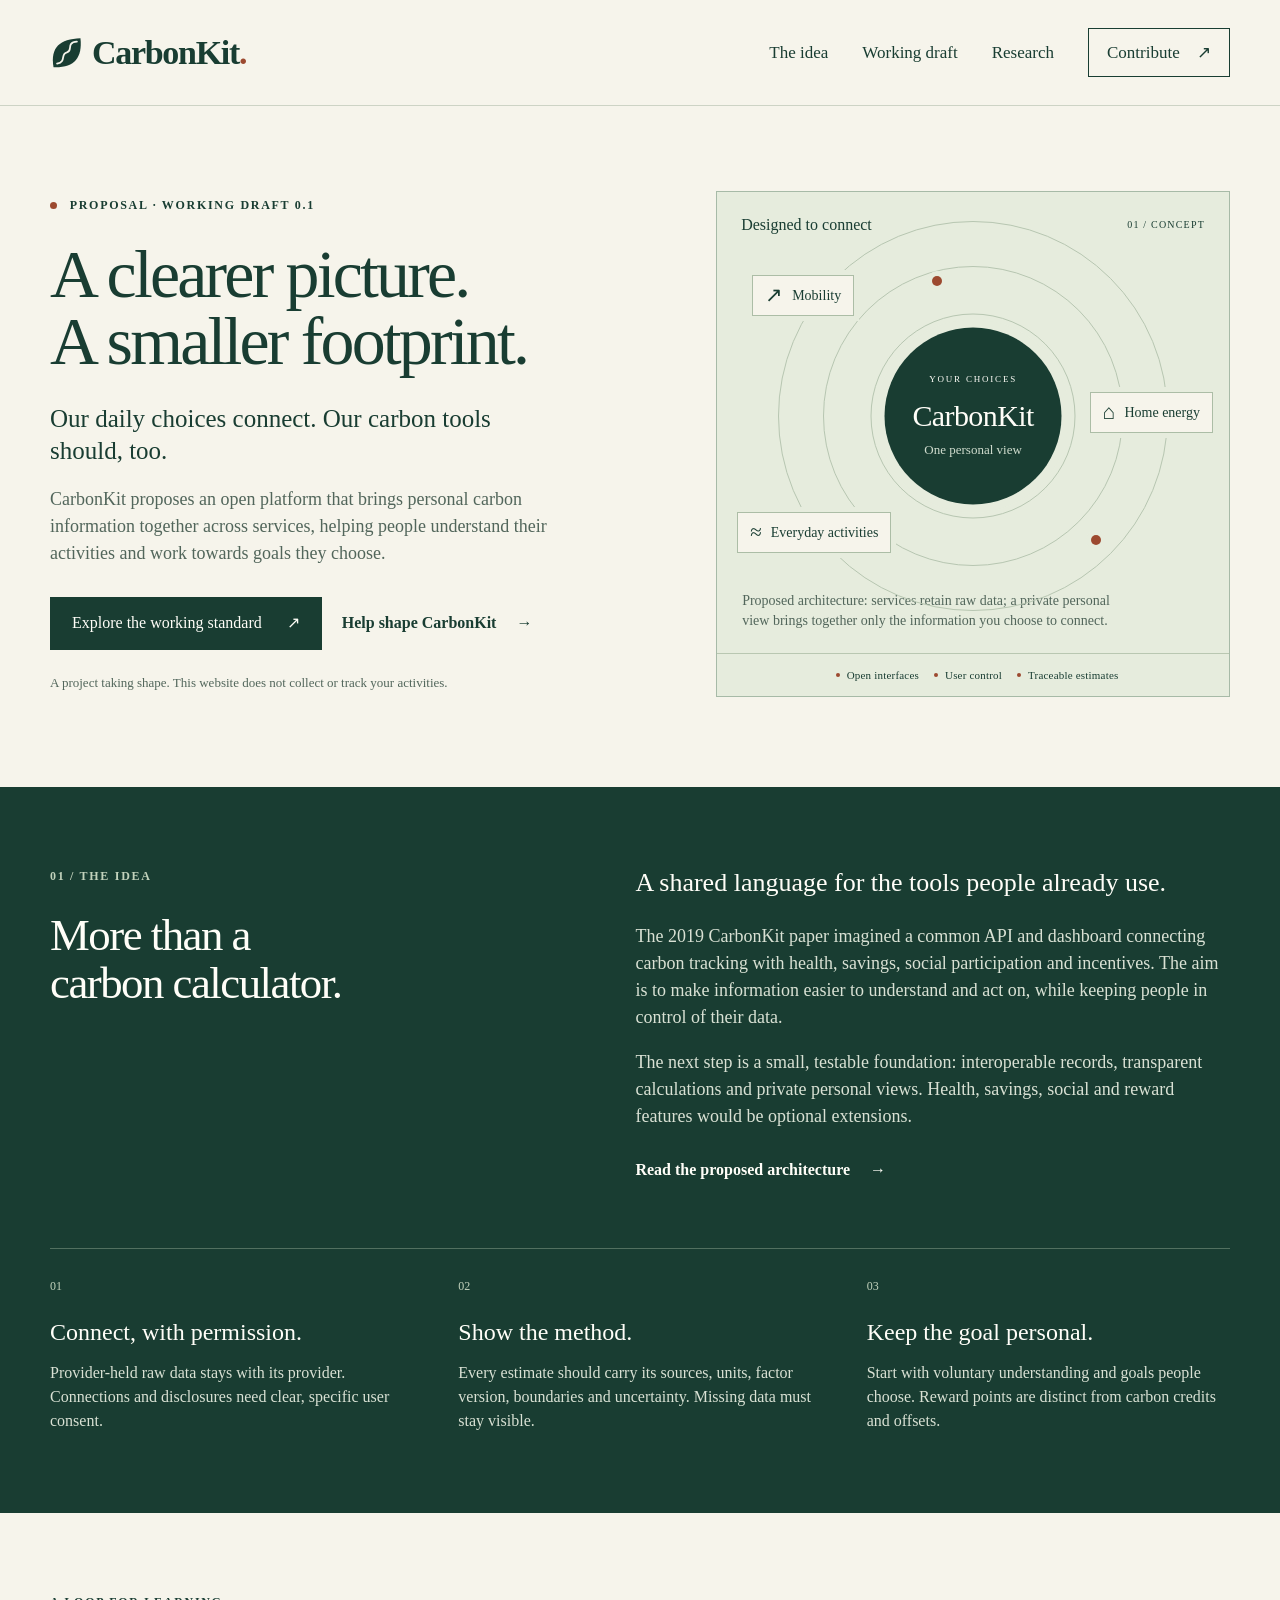
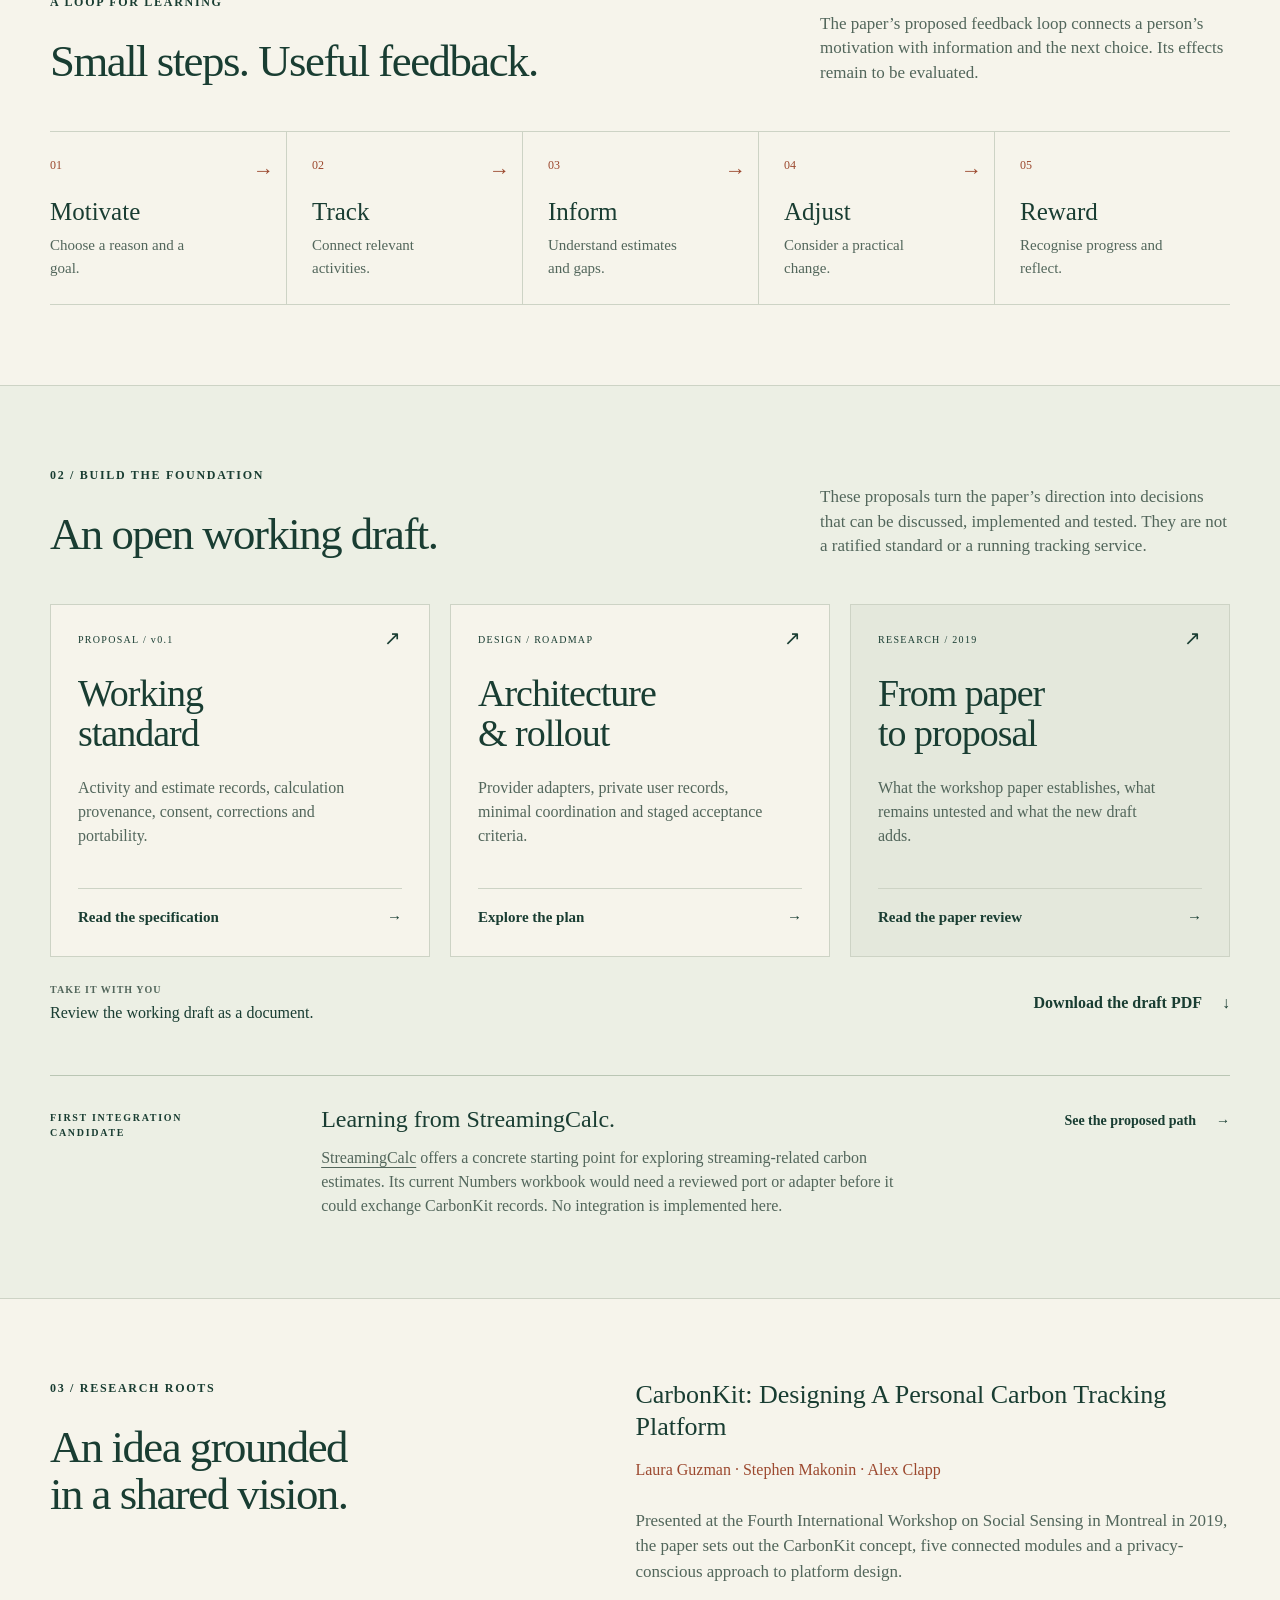
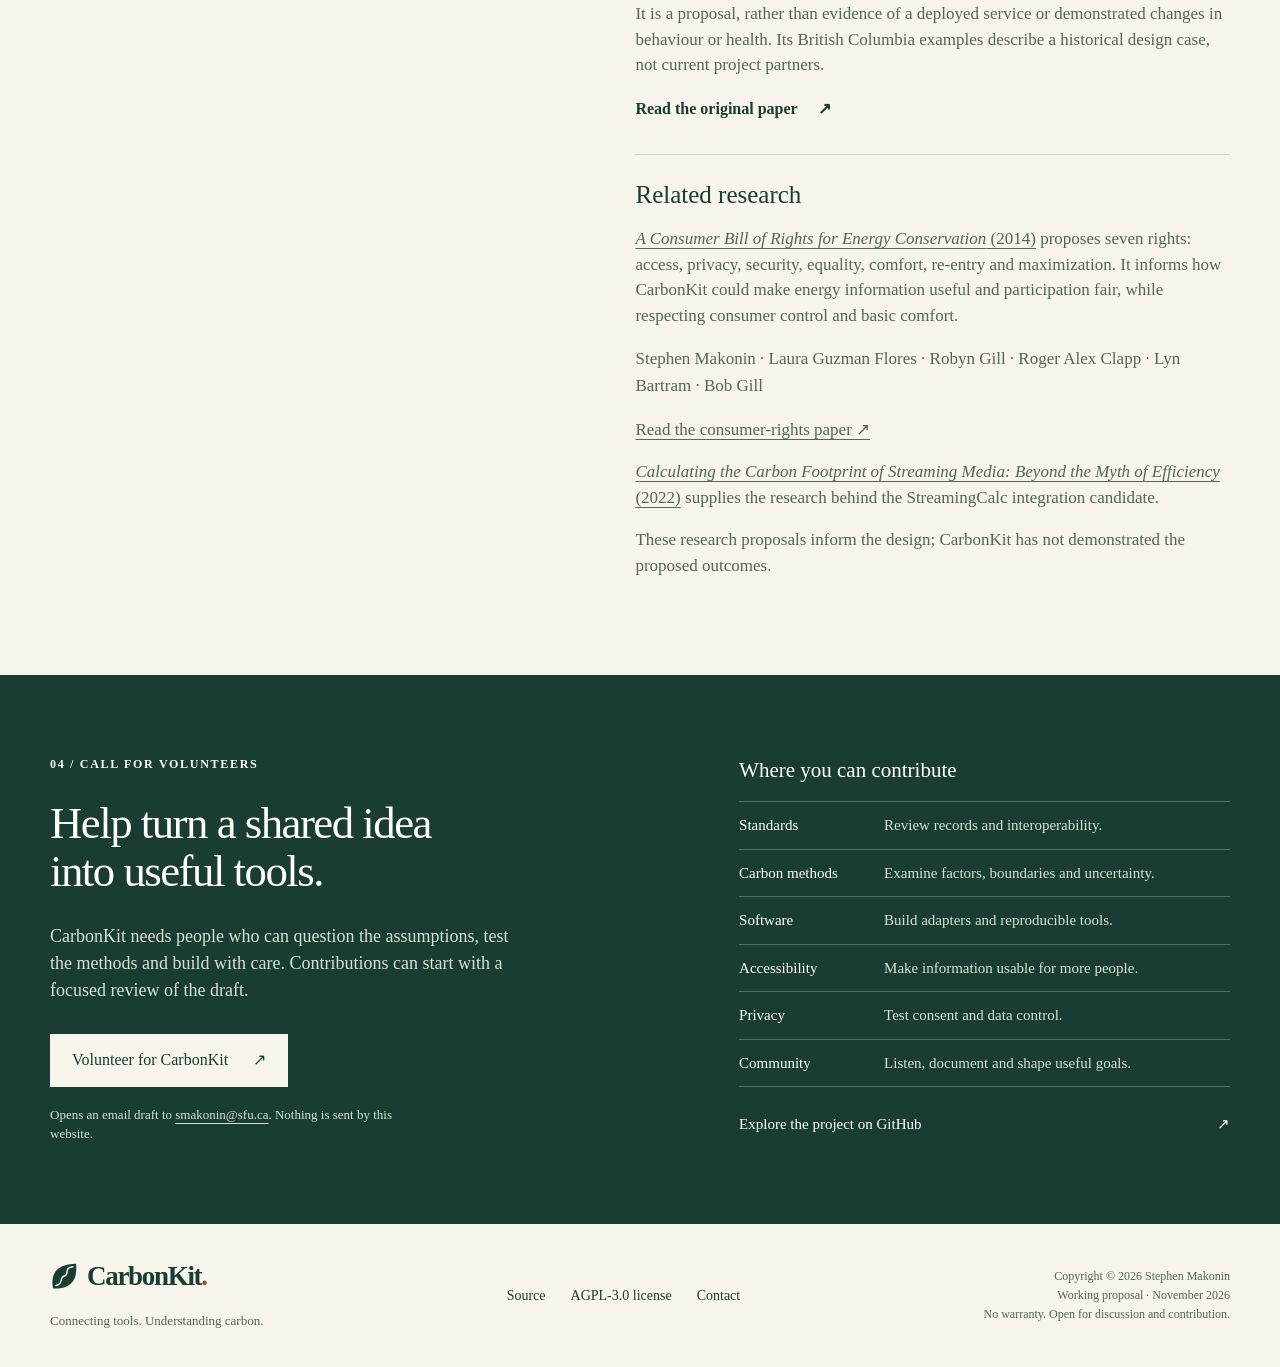
==== commit 0d9f1995: "Add Stephen Makonin copyright notice to CarbonKit drafts" ====
--- a/index.html
+++ b/index.html
@@ -5,6 +5,7 @@
   <meta name="viewport" content="width=device-width, initial-scale=1">
   <meta name="description" content="CarbonKit is a proposed open platform for connecting personal carbon tracking tools. Explore the working standard, architecture and volunteer opportunities.">
   <meta name="theme-color" content="#193d32">
+  <meta name="copyright" content="Copyright © 2026 Stephen Makonin">
   <link rel="icon" href="assets/favicon.svg" type="image/svg+xml">
   <title>CarbonKit — Connecting tools. Understanding carbon.</title>
   <link rel="stylesheet" href="assets/style.css">
@@ -91,6 +92,6 @@
       <div class="wrap volunteer-inner"><div class="volunteer-intro"><p class="eyebrow">04 / Call for volunteers</p><h2 id="volunteer-title">Help turn a shared idea<br>into useful tools.</h2><p>CarbonKit needs people who can question the assumptions, test the methods and build with care. Contributions can start with a focused review of the draft.</p><a class="button button-light" href="mailto:smakonin@sfu.ca?subject=CarbonKit%20volunteer&amp;body=Hello%20Stephen%2C%0A%0AI%27m%20interested%20in%20contributing%20to%20CarbonKit.%0A%0ARole%20or%20area%20of%20interest%3A%20%0ARelevant%20experience%20or%20perspective%3A%20%0AAvailability%3A%20%0A%0AThank%20you%2C%0A">Volunteer for CarbonKit <span aria-hidden="true">↗</span></a><p class="contact-note">Opens an email draft to <a href="mailto:smakonin@sfu.ca">smakonin@sfu.ca</a>. Nothing is sent by this website.</p></div><div class="volunteer-roles"><h3>Where you can contribute</h3><ul><li><strong>Standards</strong><span>Review records and interoperability.</span></li><li><strong>Carbon methods</strong><span>Examine factors, boundaries and uncertainty.</span></li><li><strong>Software</strong><span>Build adapters and reproducible tools.</span></li><li><strong>Accessibility</strong><span>Make information usable for more people.</span></li><li><strong>Privacy</strong><span>Test consent and data control.</span></li><li><strong>Community</strong><span>Listen, document and shape useful goals.</span></li></ul><a href="https://github.com/smakonin/CarbonKit">Explore the project on GitHub <span aria-hidden="true">↗</span></a></div></div>
     </section>
   </main>
-  <footer class="site-footer wrap"><div><a class="brand" href="index.html"><span class="brand-mark" aria-hidden="true"></span>CarbonKit<span class="brand-dot">.</span></a><p>Connecting tools. Understanding carbon.</p></div><div class="footer-links"><a href="https://github.com/smakonin/CarbonKit">Source</a><a href="LICENSE">AGPL-3.0 license</a><a href="mailto:smakonin@sfu.ca">Contact</a></div><p class="footer-note">Working proposal · November 2026<br>No warranty. Open for discussion and contribution.</p></footer>
+  <footer class="site-footer wrap"><div><a class="brand" href="index.html"><span class="brand-mark" aria-hidden="true"></span>CarbonKit<span class="brand-dot">.</span></a><p>Connecting tools. Understanding carbon.</p></div><div class="footer-links"><a href="https://github.com/smakonin/CarbonKit">Source</a><a href="LICENSE">AGPL-3.0 license</a><a href="mailto:smakonin@sfu.ca">Contact</a></div><p class="footer-note">Copyright © 2026 Stephen Makonin<br>Working proposal · November 2026<br>No warranty. Open for discussion and contribution.</p></footer>
 </body>
 </html>
